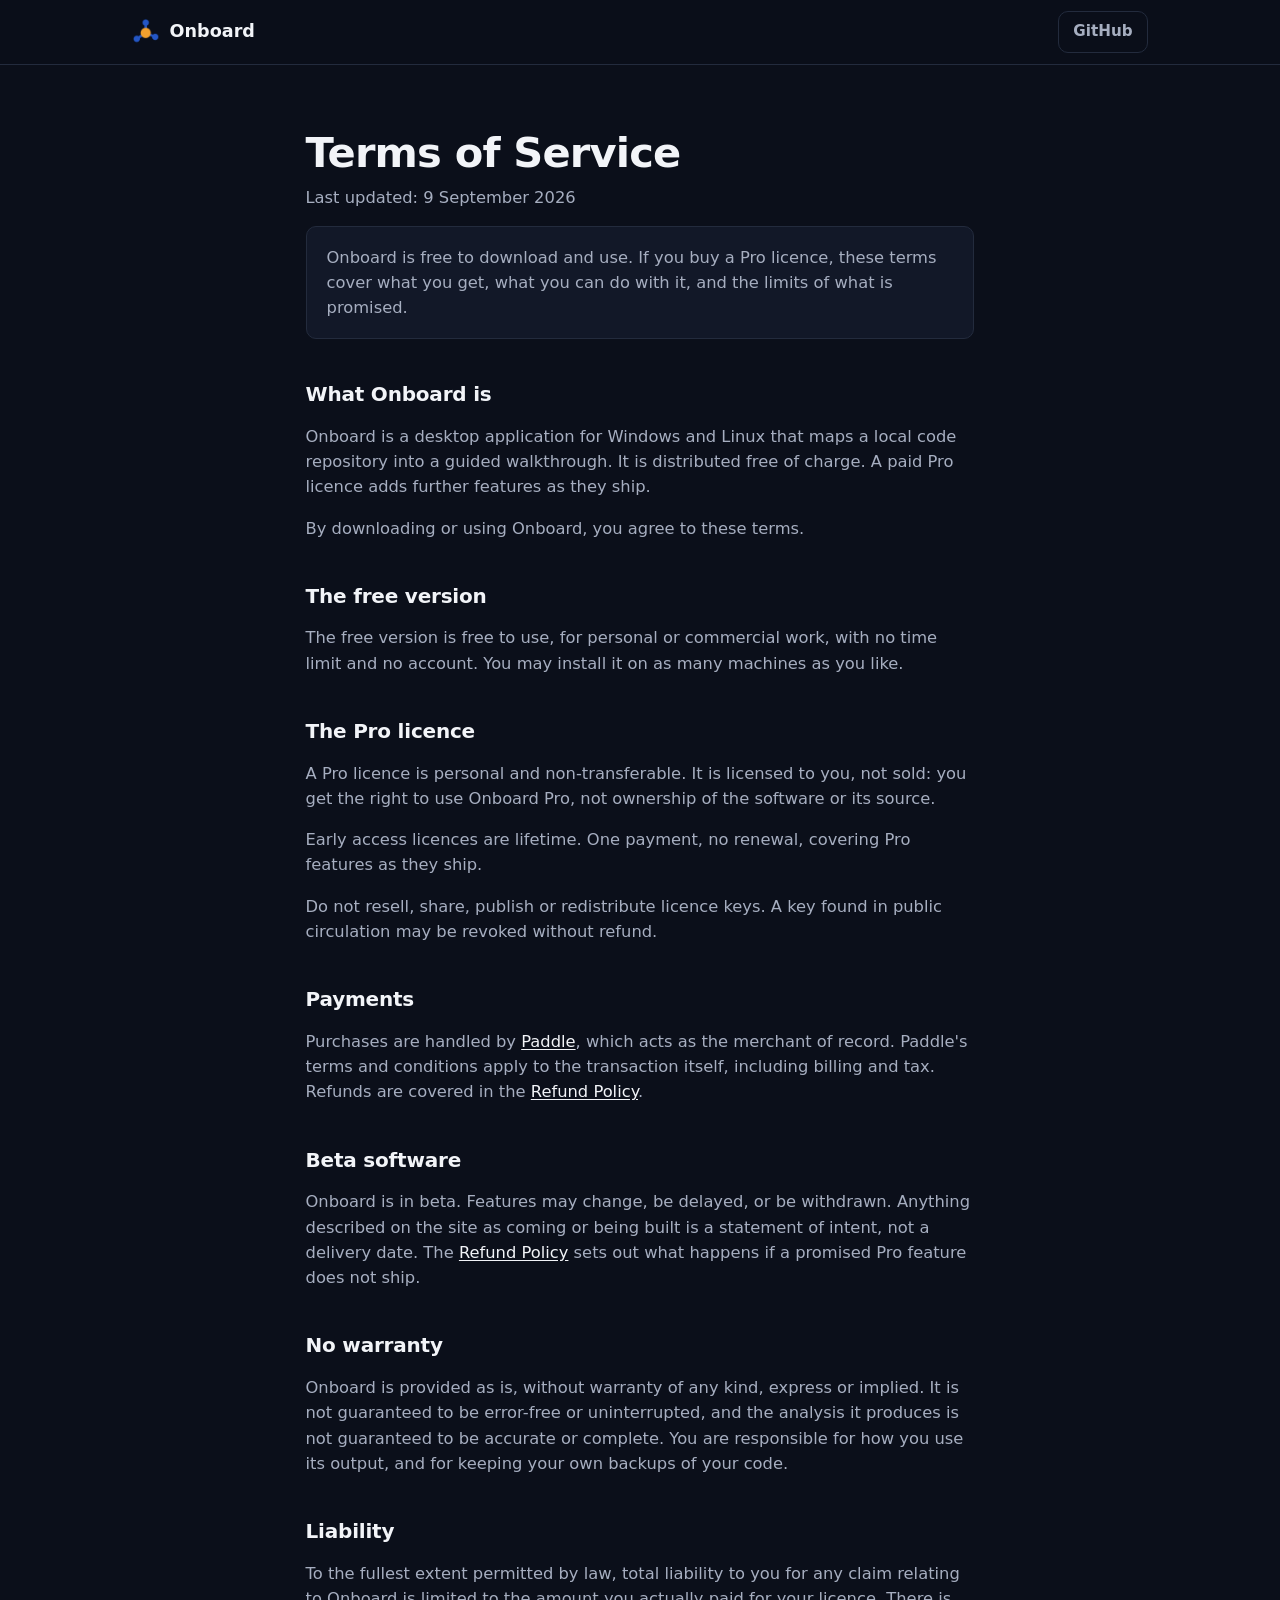
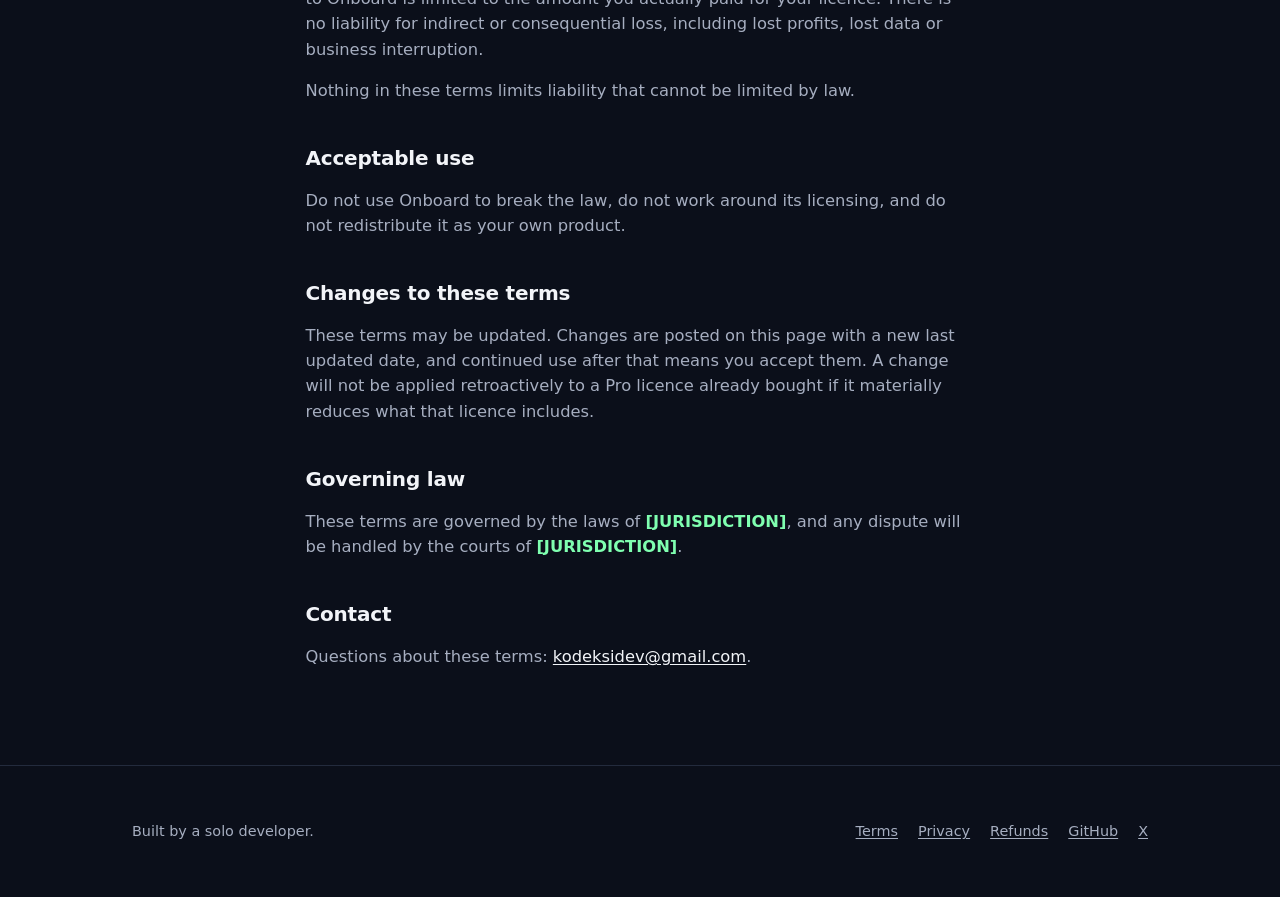
==== terms.html @ 636de30b "docs: add terms, privacy and refund pages; clarify Pro section" ====
<!DOCTYPE html>
<html lang="en">
<head>
<meta charset="UTF-8">
<title>Terms of Service — Onboard</title>
<meta name="description" content="Terms of service for Onboard, a free desktop app that maps a local repo into a guided walkthrough, and for the Onboard Pro licence.">
<meta name="viewport" content="width=device-width, initial-scale=1">
<meta name="theme-color" content="#0B0F1A">
<meta name="robots" content="index, follow">
<link rel="icon" href="onboard-icon.png" type="image/png">
<link rel="stylesheet" href="assets/legal.css">
</head>
<body>

<nav class="site-nav" aria-label="Primary">
  <div class="container">
    <a class="brand" href="/">
      <img src="onboard-icon.png" alt="" aria-hidden="true" width="28" height="28">
      Onboard
    </a>
    <a class="nav-link" href="https://github.com/kodeksidev/onboard">GitHub</a>
  </div>
</nav>

<main class="legal">
  <div class="container">
    <h1>Terms of Service</h1>
    <p class="legal-updated">Last updated: 9 September 2026</p>

    <p class="legal-lede">Onboard is free to download and use. If you buy a Pro licence, these terms cover what you get, what you can do with it, and the limits of what is promised.</p>

    <h2>What Onboard is</h2>
    <p>Onboard is a desktop application for Windows and Linux that maps a local code repository into a guided walkthrough. It is distributed free of charge. A paid Pro licence adds further features as they ship.</p>
    <p>By downloading or using Onboard, you agree to these terms.</p>

    <h2>The free version</h2>
    <p>The free version is free to use, for personal or commercial work, with no time limit and no account. You may install it on as many machines as you like.</p>

    <h2>The Pro licence</h2>
    <p>A Pro licence is personal and non-transferable. It is licensed to you, not sold: you get the right to use Onboard Pro, not ownership of the software or its source.</p>
    <p>Early access licences are lifetime. One payment, no renewal, covering Pro features as they ship.</p>
    <p>Do not resell, share, publish or redistribute licence keys. A key found in public circulation may be revoked without refund.</p>

    <h2>Payments</h2>
    <p>Purchases are handled by <a href="https://www.paddle.com/">Paddle</a>, which acts as the merchant of record. Paddle's terms and conditions apply to the transaction itself, including billing and tax. Refunds are covered in the <a href="refunds.html">Refund Policy</a>.</p>

    <h2>Beta software</h2>
    <p>Onboard is in beta. Features may change, be delayed, or be withdrawn. Anything described on the site as coming or being built is a statement of intent, not a delivery date. The <a href="refunds.html">Refund Policy</a> sets out what happens if a promised Pro feature does not ship.</p>

    <h2>No warranty</h2>
    <p>Onboard is provided as is, without warranty of any kind, express or implied. It is not guaranteed to be error-free or uninterrupted, and the analysis it produces is not guaranteed to be accurate or complete. You are responsible for how you use its output, and for keeping your own backups of your code.</p>

    <h2>Liability</h2>
    <p>To the fullest extent permitted by law, total liability to you for any claim relating to Onboard is limited to the amount you actually paid for your licence. There is no liability for indirect or consequential loss, including lost profits, lost data or business interruption.</p>
    <p>Nothing in these terms limits liability that cannot be limited by law.</p>

    <h2>Acceptable use</h2>
    <p>Do not use Onboard to break the law, do not work around its licensing, and do not redistribute it as your own product.</p>

    <h2>Changes to these terms</h2>
    <p>These terms may be updated. Changes are posted on this page with a new last updated date, and continued use after that means you accept them. A change will not be applied retroactively to a Pro licence already bought if it materially reduces what that licence includes.</p>

    <h2>Governing law</h2>
    <p>These terms are governed by the laws of <span class="legal-placeholder">[JURISDICTION]</span>, and any dispute will be handled by the courts of <span class="legal-placeholder">[JURISDICTION]</span>.</p>

    <h2>Contact</h2>
    <p>Questions about these terms: <a href="mailto:kodeksidev@gmail.com">kodeksidev@gmail.com</a>.</p>
  </div>
</main>

<footer>
  <div class="container">
    <p>Built by a solo developer.</p>
    <div class="footer-links">
      <a href="terms.html">Terms</a>
      <a href="privacy.html">Privacy</a>
      <a href="refunds.html">Refunds</a>
      <a href="https://github.com/kodeksidev/onboard">GitHub</a>
      <a href="https://x.com/kodeksidev">X</a>
    </div>
  </div>
</footer>

</body>
</html>
---- assets/legal.css ----
:root {
  --bg: #0B0F1A;
  --text: #F2F4F8;
  --text-muted: #A6AEC0;
  --text-faint: #737C90;
  --accent: #7FFFB0;
  --surface: #121828;
  --surface-alt: #171F33;
  --border: #232B3D;
  --radius: 10px;
  --max-width: 1080px;
}

* {
  box-sizing: border-box;
}

html {
  -webkit-text-size-adjust: 100%;
}

body {
  margin: 0;
  background: var(--bg);
  color: var(--text);
  font-family: system-ui, -apple-system, "Segoe UI", Roboto, sans-serif;
  line-height: 1.55;
  overflow-x: hidden;
}

img {
  max-width: 100%;
  display: block;
}

a {
  color: inherit;
}

.container {
  width: 100%;
  max-width: var(--max-width);
  margin-inline: auto;
  padding-inline: 1.25rem;
}

@media (min-width: 768px) {
  .container {
    padding-inline: 2rem;
  }
}

/* Nav */

.site-nav {
  border-bottom: 1px solid var(--border);
  position: sticky;
  top: 0;
  background: rgba(11, 15, 26, 0.9);
  backdrop-filter: blur(6px);
  z-index: 10;
}

.site-nav .container {
  display: flex;
  align-items: center;
  justify-content: space-between;
  min-height: 4rem;
}

.brand {
  display: flex;
  align-items: center;
  gap: 0.6rem;
  font-weight: 700;
  font-size: 1.1rem;
  text-decoration: none;
  color: var(--text);
}

.brand img {
  width: 28px;
  height: 28px;
}

.nav-link {
  font-size: 0.95rem;
  font-weight: 600;
  text-decoration: none;
  color: var(--text-muted);
  border: 1px solid var(--border);
  border-radius: var(--radius);
  padding: 0.5rem 0.9rem;
  transition: color 0.15s ease, border-color 0.15s ease;
}

.nav-link:hover,
.nav-link:focus-visible {
  color: var(--text);
  border-color: var(--text-muted);
}

/* Legal page body */

.legal {
  padding-block: 3rem 4rem;
}

@media (min-width: 768px) {
  .legal {
    padding-block: 4rem 5rem;
  }
}

.legal .container {
  max-width: 72ch;
}

.legal h1 {
  margin: 0 0 0.5rem;
  font-size: clamp(1.9rem, 4.5vw, 2.6rem);
  line-height: 1.15;
  font-weight: 800;
  letter-spacing: -0.02em;
}

.legal-updated {
  margin: 0 0 2.5rem;
  font-size: 0.9rem;
  color: var(--text-faint);
}

.legal-lede {
  margin: 0 0 2.5rem;
  padding: 1.1rem 1.25rem;
  background: var(--surface);
  border: 1px solid var(--border);
  border-radius: var(--radius);
  color: var(--text-muted);
  font-size: 1.02rem;
}

.legal h2 {
  font-size: 1.25rem;
  font-weight: 700;
  letter-spacing: -0.01em;
  margin: 2.5rem 0 0.85rem;
  color: var(--text);
}

.legal h3 {
  font-size: 1.02rem;
  font-weight: 700;
  margin: 1.75rem 0 0.6rem;
  color: var(--text);
}

.legal p,
.legal li {
  color: var(--text-muted);
  font-size: 1.02rem;
}

.legal p {
  margin: 0 0 1rem;
}

.legal ul {
  margin: 0 0 1rem;
  padding-left: 1.2rem;
}

.legal li {
  margin-bottom: 0.4rem;
}

.legal strong {
  color: var(--text);
  font-weight: 700;
}

.legal a {
  color: var(--text);
  text-decoration: underline;
  text-underline-offset: 2px;
}

.legal a:hover,
.legal a:focus-visible {
  color: var(--accent);
}

.legal-placeholder {
  color: var(--accent);
  font-weight: 700;
}

/* Footer */

footer {
  border-top: 1px solid var(--border);
  padding-block: 2.5rem;
}

footer .container {
  display: flex;
  flex-direction: column;
  gap: 1rem;
  font-size: 0.9rem;
  color: var(--text-muted);
}

@media (min-width: 640px) {
  footer .container {
    flex-direction: row;
    align-items: center;
    justify-content: space-between;
  }
}

.footer-links {
  display: flex;
  flex-wrap: wrap;
  gap: 0.75rem 1.25rem;
}

.footer-links a {
  text-decoration: underline;
  text-underline-offset: 2px;
  color: var(--text-muted);
}

.footer-links a:hover,
.footer-links a:focus-visible {
  color: var(--text);
}
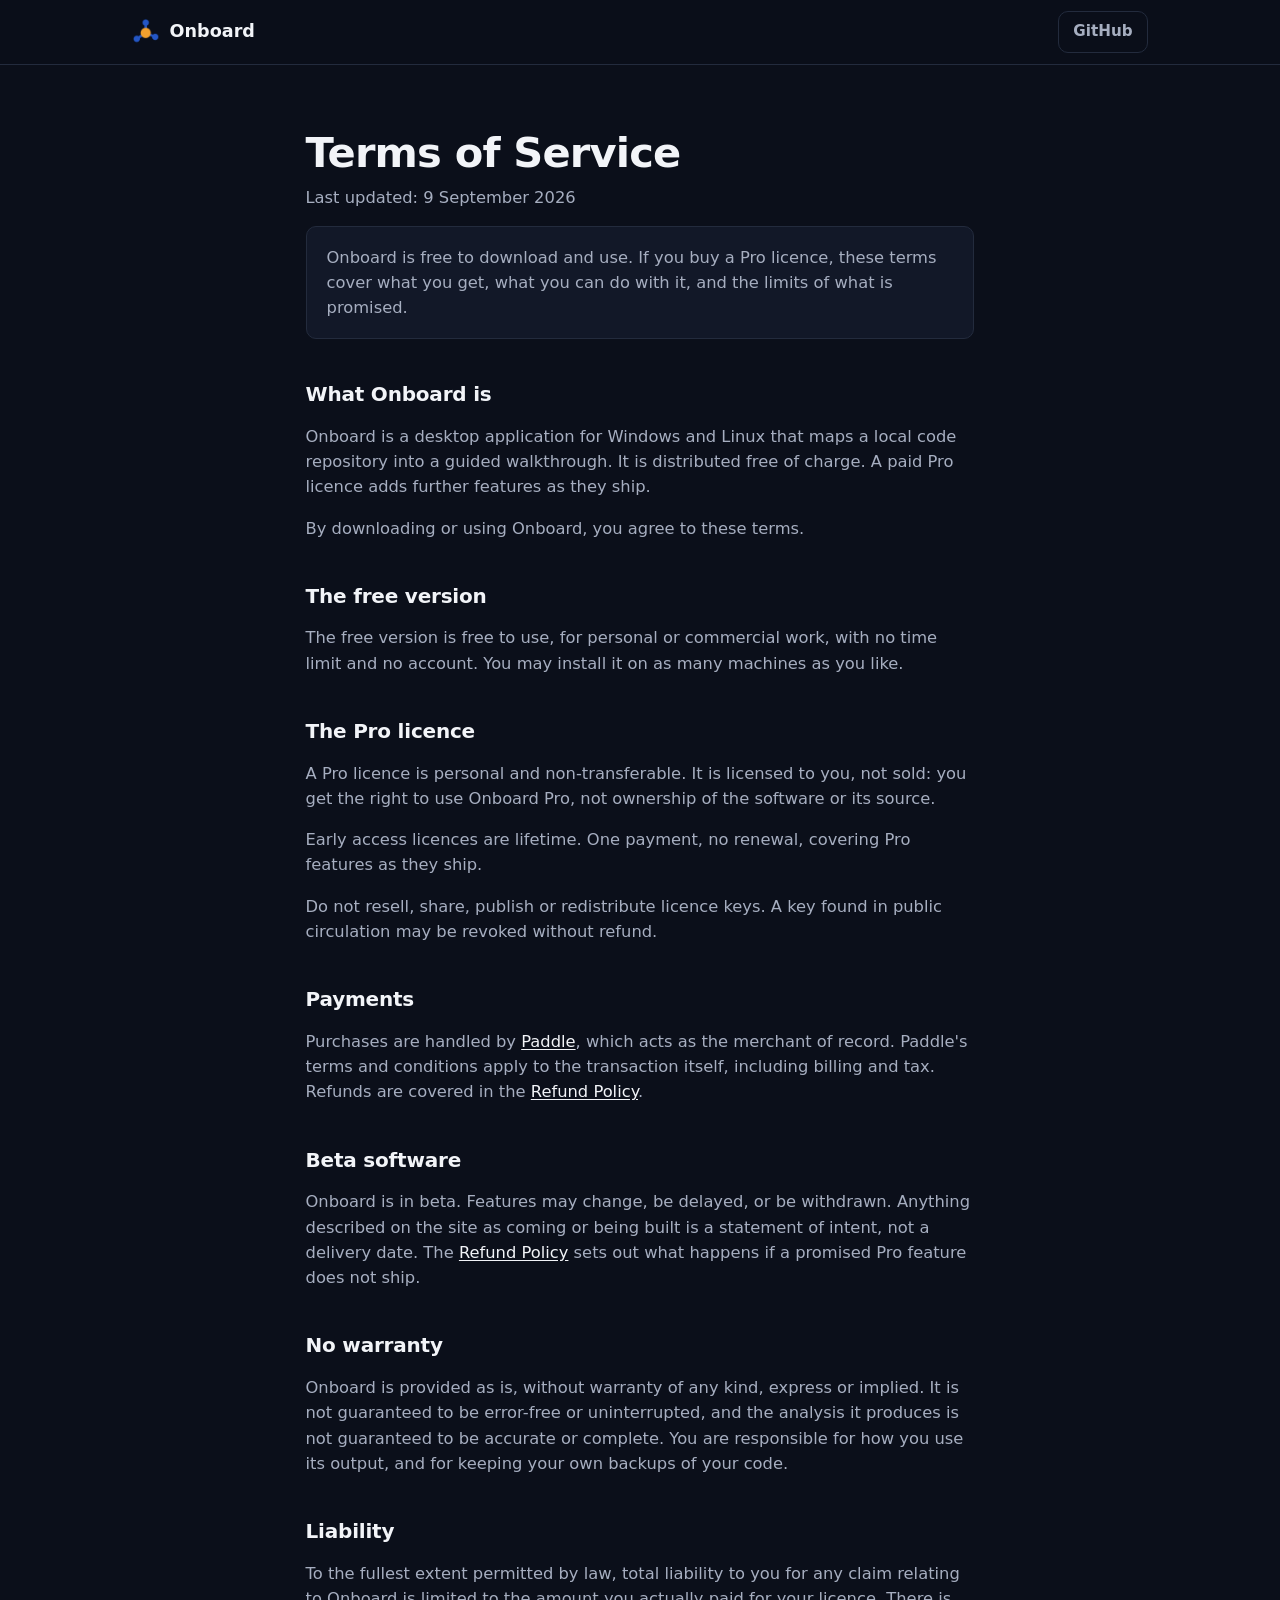
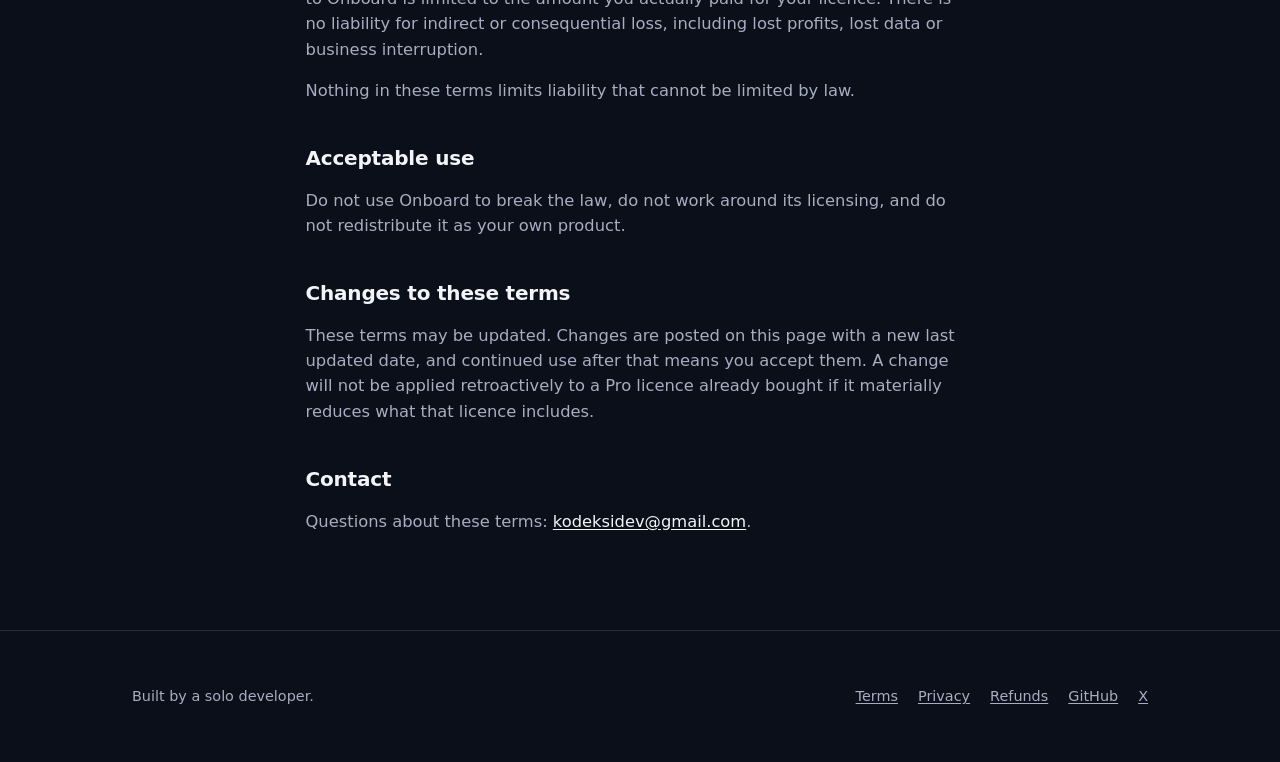
==== commit b4416632: "docs: remove governing law section from terms Drops the [JURISDICTION] placeholder clause rather tha" ====
--- a/terms.html
+++ b/terms.html
@@ -60,9 +60,6 @@
     <h2>Changes to these terms</h2>
     <p>These terms may be updated. Changes are posted on this page with a new last updated date, and continued use after that means you accept them. A change will not be applied retroactively to a Pro licence already bought if it materially reduces what that licence includes.</p>
 
-    <h2>Governing law</h2>
-    <p>These terms are governed by the laws of <span class="legal-placeholder">[JURISDICTION]</span>, and any dispute will be handled by the courts of <span class="legal-placeholder">[JURISDICTION]</span>.</p>
-
     <h2>Contact</h2>
     <p>Questions about these terms: <a href="mailto:kodeksidev@gmail.com">kodeksidev@gmail.com</a>.</p>
   </div>
--- a/assets/legal.css
+++ b/assets/legal.css
@@ -190,11 +190,6 @@
   color: var(--accent);
 }
 
-.legal-placeholder {
-  color: var(--accent);
-  font-weight: 700;
-}
-
 /* Footer */
 
 footer {
